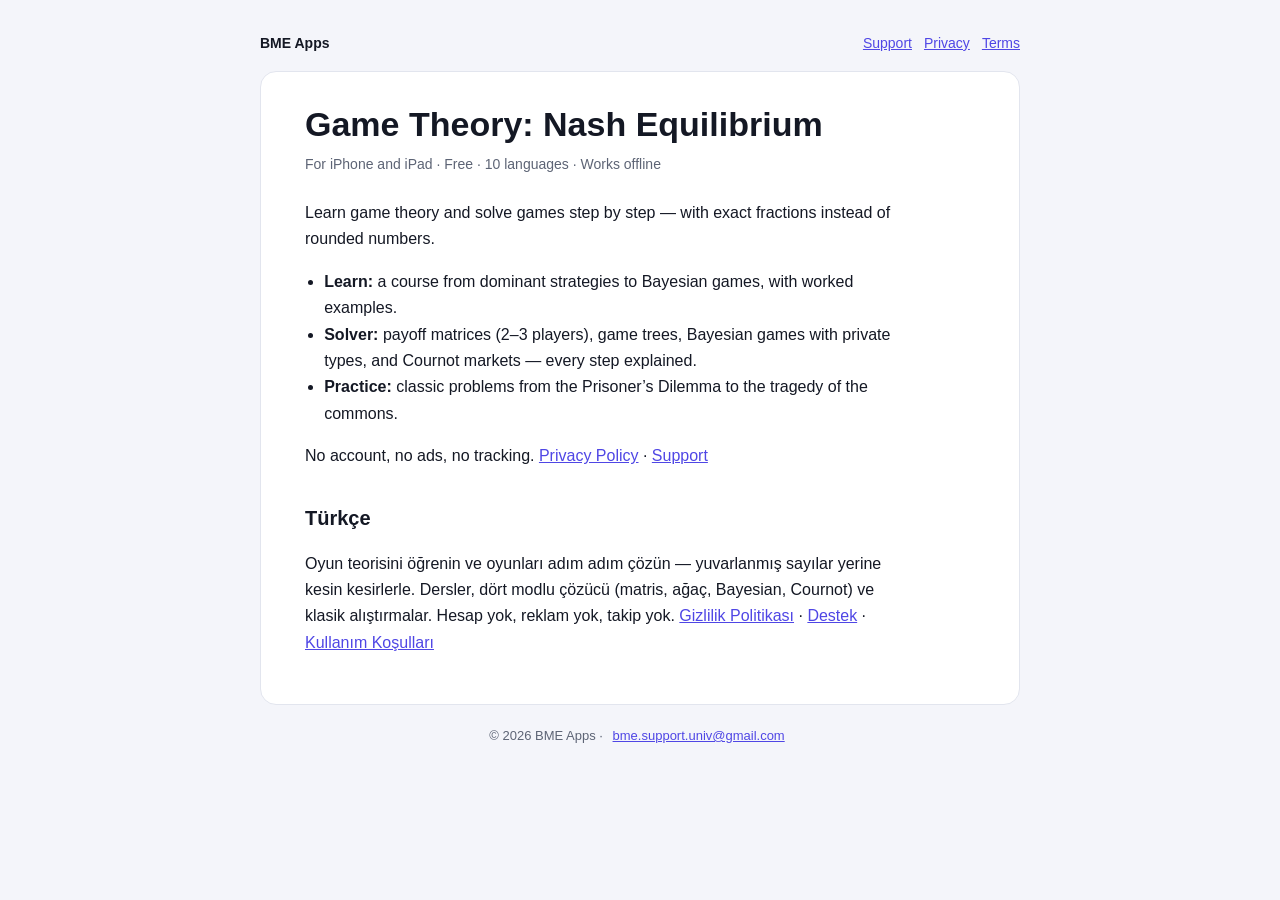
==== game-theory/index.html @ 76900065 "Game Theory: privacy policy, terms of use and support pages (EN/TR) Co-Authored-By: Claude Opus 5 <n" ====
<!doctype html>
<html lang="en">
<head>
<meta charset="utf-8">
<meta name="viewport" content="width=device-width, initial-scale=1">
<title>Game Theory: Nash Equilibrium — BME Apps</title>
<meta name="description" content="Learn game theory and solve games step by step: Nash equilibria, mixed strategies, game trees, Bayesian games and Cournot markets. Exact results, 10 languages, offline.">
<link rel="stylesheet" href="../style.css">
</head>
<body>
<header class="top">
  <a class="brand" href="../">BME Apps</a>
  <nav class="pages"><a href="support/">Support</a><a href="privacy/">Privacy</a><a href="terms/">Terms</a></nav>
</header>
<main>
<h1>Game Theory: Nash Equilibrium</h1>
<p class="meta">For iPhone and iPad · Free · 10 languages · Works offline</p>
<p>Learn game theory and solve games step by step — with exact fractions instead of rounded numbers.</p>
<ul>
  <li><strong>Learn:</strong> a course from dominant strategies to Bayesian games, with worked examples.</li>
  <li><strong>Solver:</strong> payoff matrices (2–3 players), game trees, Bayesian games with private types,
  and Cournot markets — every step explained.</li>
  <li><strong>Practice:</strong> classic problems from the Prisoner’s Dilemma to the tragedy of the commons.</li>
</ul>
<p>No account, no ads, no tracking. <a href="privacy/">Privacy Policy</a> · <a href="support/">Support</a></p>

<h2 lang="tr">Türkçe</h2>
<p lang="tr">Oyun teorisini öğrenin ve oyunları adım adım çözün — yuvarlanmış sayılar yerine kesin kesirlerle.
Dersler, dört modlu çözücü (matris, ağaç, Bayesian, Cournot) ve klasik alıştırmalar. Hesap yok, reklam yok, takip
yok. <a href="privacy/tr/">Gizlilik Politikası</a> · <a href="support/tr/">Destek</a> ·
<a href="terms/tr/">Kullanım Koşulları</a></p>
</main>
<footer>© 2026 BME Apps · <a href="mailto:bme.support.univ@gmail.com">bme.support.univ@gmail.com</a></footer>
</body>
</html>
---- style.css ----
:root {
  --bg: #f4f5fa;
  --card: #ffffff;
  --text: #141824;
  --muted: #5d6475;
  --line: #e2e5ee;
  --accent: #4f46e5;
  --accent-soft: #eef0ff;
  color-scheme: light dark;
}
@media (prefers-color-scheme: dark) {
  :root {
    --bg: #0c0f16;
    --card: #161b25;
    --text: #e8eaf0;
    --muted: #9aa2b4;
    --line: #2a3242;
    --accent: #8b8cf8;
    --accent-soft: #23264a;
  }
}
* { box-sizing: border-box; }
body {
  margin: 0;
  background: var(--bg);
  color: var(--text);
  font: 16px/1.65 -apple-system, BlinkMacSystemFont, "Segoe UI", Roboto, "Helvetica Neue", Arial, sans-serif;
  padding: 32px 16px 64px;
}
main { max-width: 760px; margin: 0 auto; background: var(--card); border: 1px solid var(--line); border-radius: 16px; padding: 32px clamp(18px, 5vw, 44px); }
header.top { max-width: 760px; margin: 0 auto 16px; display: flex; justify-content: space-between; align-items: center; gap: 12px; flex-wrap: wrap; font-size: 14px; }
header.top a.brand { font-weight: 700; color: var(--text); text-decoration: none; }
nav.lang a, nav.pages a { margin-left: 12px; }
a { color: var(--accent); }
h1 { font-size: clamp(26px, 5vw, 34px); line-height: 1.2; margin: 0 0 8px; }
h2 { font-size: 20px; margin: 32px 0 8px; }
h3 { font-size: 17px; margin: 20px 0 6px; }
p, li { max-width: 68ch; }
.meta { color: var(--muted); font-size: 14px; margin: 0 0 24px; }
.summary { background: var(--accent-soft); border-radius: 12px; padding: 14px 18px; margin: 20px 0; }
ul { padding-left: 1.2em; }
footer { max-width: 760px; margin: 20px auto 0; color: var(--muted); font-size: 13px; text-align: center; }
footer a { margin: 0 6px; }
.apps { display: grid; gap: 12px; }
.app { border: 1px solid var(--line); border-radius: 12px; padding: 16px; }
code { font-family: ui-monospace, SFMono-Regular, Menlo, monospace; font-size: 0.92em; }
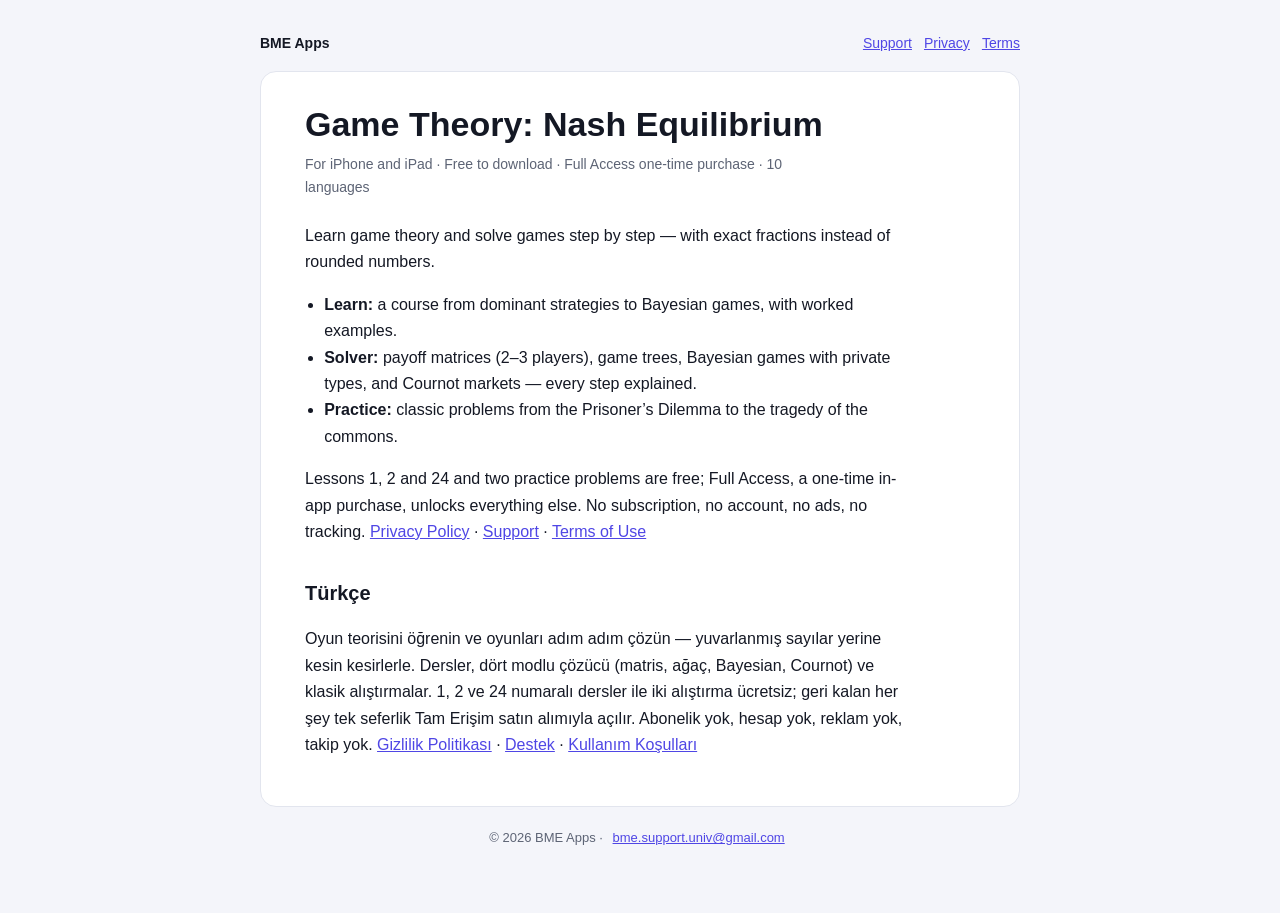
==== commit a678e671: "Game Theory: describe the Full Access in-app purchase (privacy, terms, support) Co-Authored-By: Clau" ====
--- a/game-theory/index.html
+++ b/game-theory/index.html
@@ -14,7 +14,7 @@
 </header>
 <main>
 <h1>Game Theory: Nash Equilibrium</h1>
-<p class="meta">For iPhone and iPad · Free · 10 languages · Works offline</p>
+<p class="meta">For iPhone and iPad · Free to download · Full Access one-time purchase · 10 languages</p>
 <p>Learn game theory and solve games step by step — with exact fractions instead of rounded numbers.</p>
 <ul>
   <li><strong>Learn:</strong> a course from dominant strategies to Bayesian games, with worked examples.</li>
@@ -22,12 +22,15 @@
   and Cournot markets — every step explained.</li>
   <li><strong>Practice:</strong> classic problems from the Prisoner’s Dilemma to the tragedy of the commons.</li>
 </ul>
-<p>No account, no ads, no tracking. <a href="privacy/">Privacy Policy</a> · <a href="support/">Support</a></p>
+<p>Lessons 1, 2 and 24 and two practice problems are free; Full Access, a one-time in-app purchase, unlocks
+everything else. No subscription, no account, no ads, no tracking. <a href="privacy/">Privacy Policy</a> ·
+<a href="support/">Support</a> · <a href="terms/">Terms of Use</a></p>
 
 <h2 lang="tr">Türkçe</h2>
 <p lang="tr">Oyun teorisini öğrenin ve oyunları adım adım çözün — yuvarlanmış sayılar yerine kesin kesirlerle.
-Dersler, dört modlu çözücü (matris, ağaç, Bayesian, Cournot) ve klasik alıştırmalar. Hesap yok, reklam yok, takip
-yok. <a href="privacy/tr/">Gizlilik Politikası</a> · <a href="support/tr/">Destek</a> ·
+Dersler, dört modlu çözücü (matris, ağaç, Bayesian, Cournot) ve klasik alıştırmalar. 1, 2 ve 24 numaralı dersler
+ile iki alıştırma ücretsiz; geri kalan her şey tek seferlik Tam Erişim satın alımıyla açılır. Abonelik yok, hesap
+yok, reklam yok, takip yok. <a href="privacy/tr/">Gizlilik Politikası</a> · <a href="support/tr/">Destek</a> ·
 <a href="terms/tr/">Kullanım Koşulları</a></p>
 </main>
 <footer>© 2026 BME Apps · <a href="mailto:bme.support.univ@gmail.com">bme.support.univ@gmail.com</a></footer>
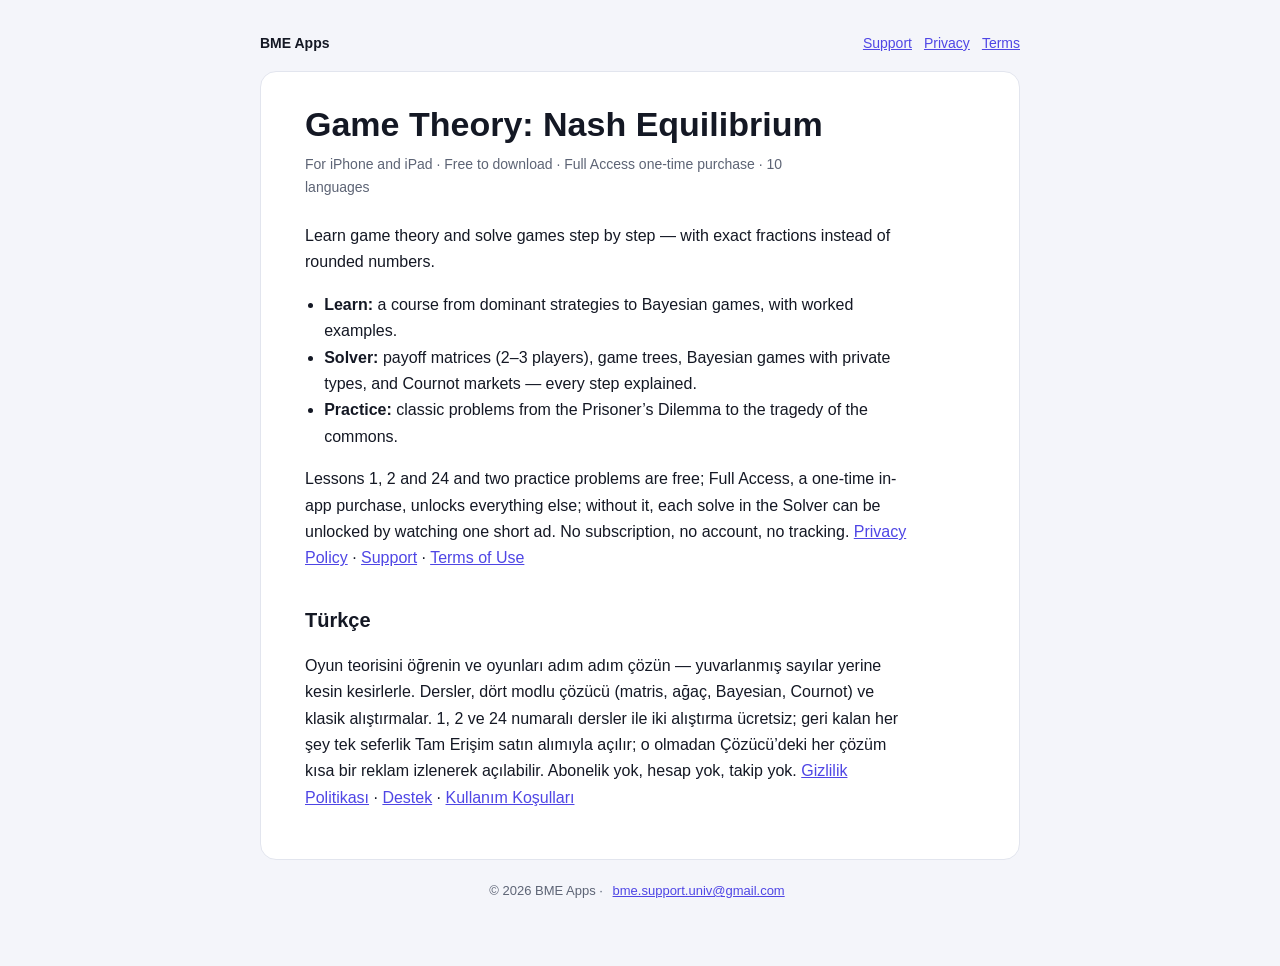
==== commit 93b07b5b: "Game Theory 1.2: describe the optional rewarded ads (privacy EN/TR, app page) Co-Authored-By: Claude" ====
--- a/game-theory/index.html
+++ b/game-theory/index.html
@@ -23,14 +23,15 @@
   <li><strong>Practice:</strong> classic problems from the Prisoner’s Dilemma to the tragedy of the commons.</li>
 </ul>
 <p>Lessons 1, 2 and 24 and two practice problems are free; Full Access, a one-time in-app purchase, unlocks
-everything else. No subscription, no account, no ads, no tracking. <a href="privacy/">Privacy Policy</a> ·
+everything else; without it, each solve in the Solver can be unlocked by watching one short ad. No
+subscription, no account, no tracking. <a href="privacy/">Privacy Policy</a> ·
 <a href="support/">Support</a> · <a href="terms/">Terms of Use</a></p>
 
 <h2 lang="tr">Türkçe</h2>
 <p lang="tr">Oyun teorisini öğrenin ve oyunları adım adım çözün — yuvarlanmış sayılar yerine kesin kesirlerle.
 Dersler, dört modlu çözücü (matris, ağaç, Bayesian, Cournot) ve klasik alıştırmalar. 1, 2 ve 24 numaralı dersler
-ile iki alıştırma ücretsiz; geri kalan her şey tek seferlik Tam Erişim satın alımıyla açılır. Abonelik yok, hesap
-yok, reklam yok, takip yok. <a href="privacy/tr/">Gizlilik Politikası</a> · <a href="support/tr/">Destek</a> ·
+ile iki alıştırma ücretsiz; geri kalan her şey tek seferlik Tam Erişim satın alımıyla açılır; o olmadan Çözücü’deki her çözüm kısa
+bir reklam izlenerek açılabilir. Abonelik yok, hesap yok, takip yok. <a href="privacy/tr/">Gizlilik Politikası</a> · <a href="support/tr/">Destek</a> ·
 <a href="terms/tr/">Kullanım Koşulları</a></p>
 </main>
 <footer>© 2026 BME Apps · <a href="mailto:bme.support.univ@gmail.com">bme.support.univ@gmail.com</a></footer>
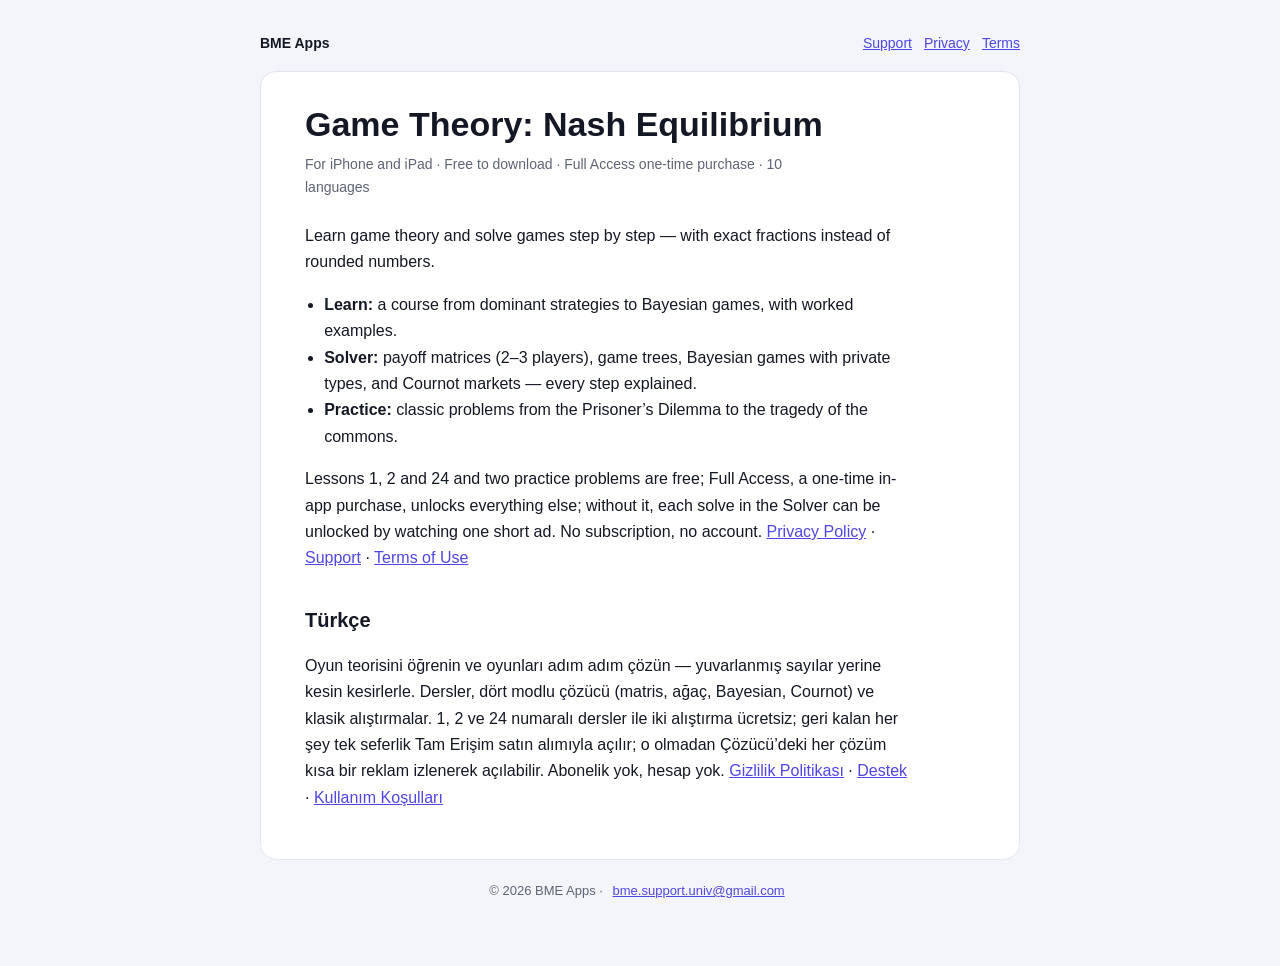
==== commit 0583829e: "Game Theory 1.2.2: the app asks about tracking before the first ad (EN/TR) Co-Authored-By: Claude Op" ====
--- a/game-theory/index.html
+++ b/game-theory/index.html
@@ -4,7 +4,7 @@
 <meta charset="utf-8">
 <meta name="viewport" content="width=device-width, initial-scale=1">
 <title>Game Theory: Nash Equilibrium — BME Apps</title>
-<meta name="description" content="Learn game theory and solve games step by step: Nash equilibria, mixed strategies, game trees, Bayesian games and Cournot markets. Exact results, 10 languages, offline.">
+<meta name="description" content="Learn game theory and solve games step by step: Nash equilibria, mixed strategies, game trees, Bayesian games and Cournot markets. Exact results, 10 languages.">
 <link rel="stylesheet" href="../style.css">
 </head>
 <body>
@@ -24,14 +24,14 @@
 </ul>
 <p>Lessons 1, 2 and 24 and two practice problems are free; Full Access, a one-time in-app purchase, unlocks
 everything else; without it, each solve in the Solver can be unlocked by watching one short ad. No
-subscription, no account, no tracking. <a href="privacy/">Privacy Policy</a> ·
+subscription, no account. <a href="privacy/">Privacy Policy</a> ·
 <a href="support/">Support</a> · <a href="terms/">Terms of Use</a></p>
 
 <h2 lang="tr">Türkçe</h2>
 <p lang="tr">Oyun teorisini öğrenin ve oyunları adım adım çözün — yuvarlanmış sayılar yerine kesin kesirlerle.
 Dersler, dört modlu çözücü (matris, ağaç, Bayesian, Cournot) ve klasik alıştırmalar. 1, 2 ve 24 numaralı dersler
 ile iki alıştırma ücretsiz; geri kalan her şey tek seferlik Tam Erişim satın alımıyla açılır; o olmadan Çözücü’deki her çözüm kısa
-bir reklam izlenerek açılabilir. Abonelik yok, hesap yok, takip yok. <a href="privacy/tr/">Gizlilik Politikası</a> · <a href="support/tr/">Destek</a> ·
+bir reklam izlenerek açılabilir. Abonelik yok, hesap yok. <a href="privacy/tr/">Gizlilik Politikası</a> · <a href="support/tr/">Destek</a> ·
 <a href="terms/tr/">Kullanım Koşulları</a></p>
 </main>
 <footer>© 2026 BME Apps · <a href="mailto:bme.support.univ@gmail.com">bme.support.univ@gmail.com</a></footer>
